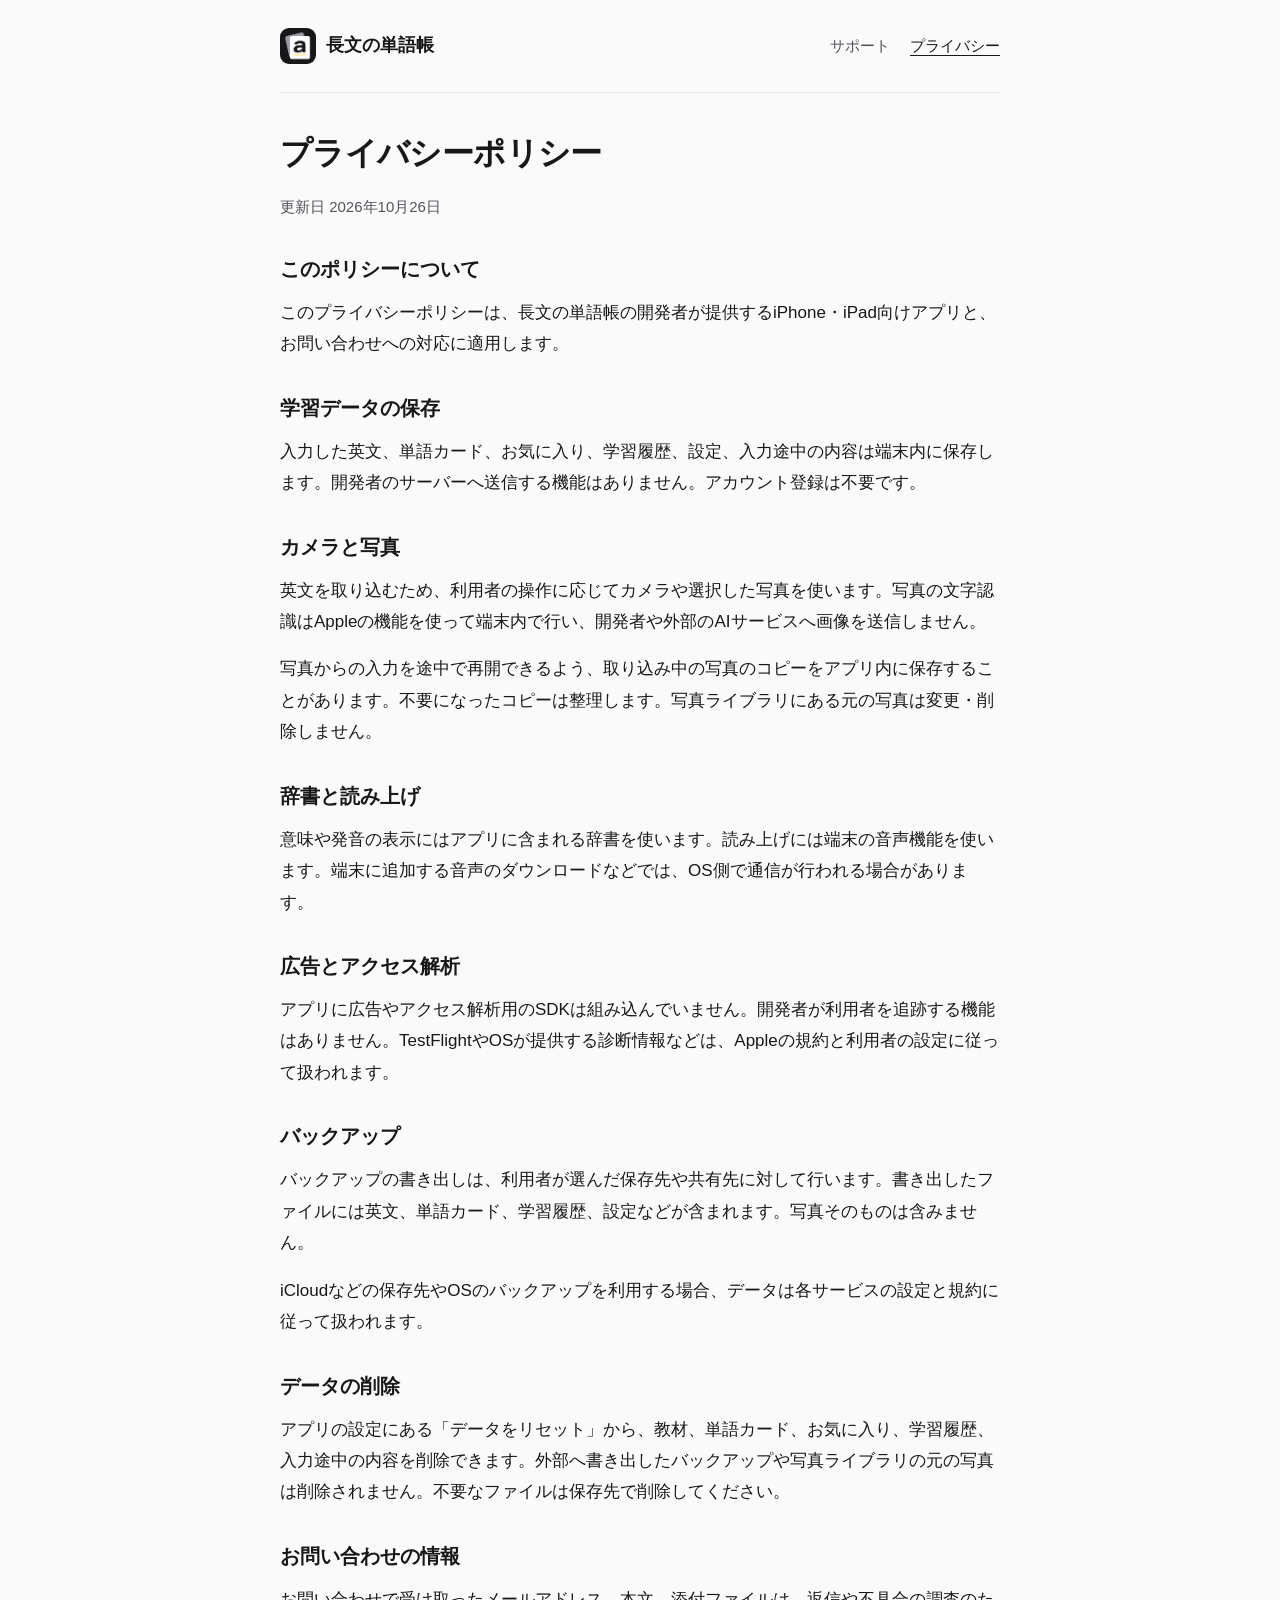
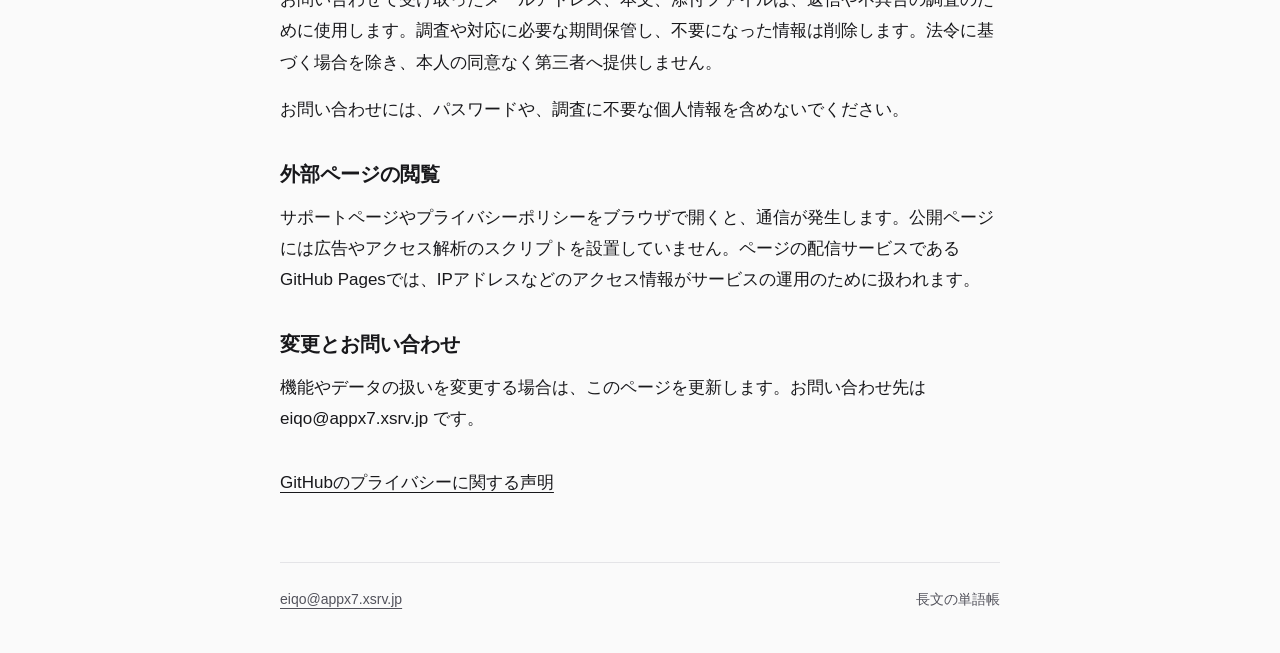
==== privacy.html @ 1104fcae "サポートページとプライバシーポリシーを公開" ====
<!doctype html>
<html lang="ja"><head><meta charset="utf-8"><meta name="viewport" content="width=device-width,initial-scale=1">
<meta name="color-scheme" content="light dark"><title>プライバシーポリシー | 長文の単語帳</title>
<meta name="description" content="長文の単語帳のプライバシーポリシー。使い方とデータの取り扱いをご案内します。">
<link rel="icon" href="icon.png"><link rel="stylesheet" href="style.css"></head>
<body><a class="skip" href="#main">本文へ</a><header><a class="brand" href="./"><img src="icon.png" width="36" height="36" alt="">長文の単語帳</a>
<nav aria-label="ページ"><a href="./">サポート</a><a href="privacy.html" aria-current="page">プライバシー</a></nav></header>
<main id="main"><h1>プライバシーポリシー</h1>
<p class="muted">更新日 2026年10月26日</p>
<section><h2>このポリシーについて</h2><p>このプライバシーポリシーは、長文の単語帳の開発者が提供するiPhone・iPad向けアプリと、お問い合わせへの対応に適用します。</p></section>
<section><h2>学習データの保存</h2><p>入力した英文、単語カード、お気に入り、学習履歴、設定、入力途中の内容は端末内に保存します。開発者のサーバーへ送信する機能はありません。アカウント登録は不要です。</p></section>
<section><h2>カメラと写真</h2><p>英文を取り込むため、利用者の操作に応じてカメラや選択した写真を使います。写真の文字認識はAppleの機能を使って端末内で行い、開発者や外部のAIサービスへ画像を送信しません。</p>
<p>写真からの入力を途中で再開できるよう、取り込み中の写真のコピーをアプリ内に保存することがあります。不要になったコピーは整理します。写真ライブラリにある元の写真は変更・削除しません。</p></section>
<section><h2>辞書と読み上げ</h2><p>意味や発音の表示にはアプリに含まれる辞書を使います。読み上げには端末の音声機能を使います。端末に追加する音声のダウンロードなどでは、OS側で通信が行われる場合があります。</p></section>
<section><h2>広告とアクセス解析</h2><p>アプリに広告やアクセス解析用のSDKは組み込んでいません。開発者が利用者を追跡する機能はありません。TestFlightやOSが提供する診断情報などは、Appleの規約と利用者の設定に従って扱われます。</p></section>
<section><h2>バックアップ</h2><p>バックアップの書き出しは、利用者が選んだ保存先や共有先に対して行います。書き出したファイルには英文、単語カード、学習履歴、設定などが含まれます。写真そのものは含みません。</p>
<p>iCloudなどの保存先やOSのバックアップを利用する場合、データは各サービスの設定と規約に従って扱われます。</p></section>
<section><h2>データの削除</h2><p>アプリの設定にある「データをリセット」から、教材、単語カード、お気に入り、学習履歴、入力途中の内容を削除できます。外部へ書き出したバックアップや写真ライブラリの元の写真は削除されません。不要なファイルは保存先で削除してください。</p></section>
<section><h2>お問い合わせの情報</h2><p>お問い合わせで受け取ったメールアドレス、本文、添付ファイルは、返信や不具合の調査のために使用します。調査や対応に必要な期間保管し、不要になった情報は削除します。法令に基づく場合を除き、本人の同意なく第三者へ提供しません。</p>
<p>お問い合わせには、パスワードや、調査に不要な個人情報を含めないでください。</p></section>
<section><h2>外部ページの閲覧</h2><p>サポートページやプライバシーポリシーをブラウザで開くと、通信が発生します。公開ページには広告やアクセス解析のスクリプトを設置していません。ページの配信サービスであるGitHub Pagesでは、IPアドレスなどのアクセス情報がサービスの運用のために扱われます。</p></section>
<section><h2>変更とお問い合わせ</h2><p>機能やデータの扱いを変更する場合は、このページを更新します。お問い合わせ先は eiqo@appx7.xsrv.jp です。</p></section>
<p><a href="https://docs.github.com/ja/site-policy/privacy-policies/github-general-privacy-statement">GitHubのプライバシーに関する声明</a></p></main>
<footer><a href="mailto:eiqo@appx7.xsrv.jp">eiqo@appx7.xsrv.jp</a><span>長文の単語帳</span></footer></body></html>
---- style.css ----
:root { color-scheme: light dark; --bg:#fafafa; --surface:#fff; --ink:#18181b; --muted:#52525b; --line:#e4e4e7; --button:#18181b; --on-button:#fff; }
@media(prefers-color-scheme:dark) { :root { --bg:#111113; --surface:#1c1c1f; --ink:#f4f4f5; --muted:#b4b4be; --line:#3f3f46; --button:#e4e4e7; --on-button:#18181b; } }
* { box-sizing:border-box; }
body { margin:0; background:var(--bg); color:var(--ink); font-family:-apple-system,BlinkMacSystemFont,"Hiragino Sans","Noto Sans JP",sans-serif; font-size:17px; line-height:1.85; overflow-wrap:anywhere; }
a { color:inherit; text-underline-offset:4px; }
a:focus-visible, summary:focus-visible { outline:3px solid var(--muted); outline-offset:4px; border-radius:3px; }
header, main, footer { width:min(100% - 40px,720px); margin-inline:auto; }
header { display:flex; flex-wrap:wrap; align-items:center; justify-content:space-between; gap:12px 24px; padding-block:24px; border-bottom:1px solid var(--line); }
.brand { display:flex; align-items:center; gap:10px; font-size:18px; font-weight:600; text-decoration:none; min-height:44px; }
.brand img { border-radius:9px; }
nav { display:flex; gap:20px; font-size:15px; }
nav a { display:flex; align-items:center; min-height:44px; text-decoration:none; color:var(--muted); }
nav a[aria-current] { color:var(--ink); text-decoration:underline; }
main { padding-block:36px 48px; }
h1 { margin:0 0 28px; font-size:clamp(25px,5.4vw,32px); line-height:1.5; letter-spacing:-.02em; }
h2 { font-size:20px; line-height:1.6; margin:0 0 12px; }
p { margin:0 0 16px; }
section { margin-bottom:32px; }
.contact { padding:24px; border:1px solid var(--line); border-radius:12px; background:var(--surface); }
.email { display:block; width:fit-content; font-size:21px; margin-bottom:20px; }
.button { display:inline-flex; align-items:center; justify-content:center; min-height:48px; padding:10px 18px; background:var(--button); color:var(--on-button); border-radius:8px; text-decoration:none; margin-bottom:20px; }
.contact p:last-child { margin:0; font-size:16px; color:var(--muted); }
details { border-bottom:1px solid var(--line); }
summary { padding:18px 0; font-weight:600; cursor:pointer; min-height:56px; }
details div { padding:0 0 8px; }
.muted { color:var(--muted); font-size:15px; margin-top:-12px; margin-bottom:32px; }
.policy-link { margin-top:32px; }
footer { display:flex; flex-wrap:wrap; justify-content:space-between; gap:12px; border-top:1px solid var(--line); padding-block:24px 40px; font-size:14px; color:var(--muted); }
.skip { position:absolute; left:16px; top:-100px; background:var(--surface); padding:10px; }
.skip:focus { top:10px; }
@media(max-width:360px) { .contact { padding:18px; } }
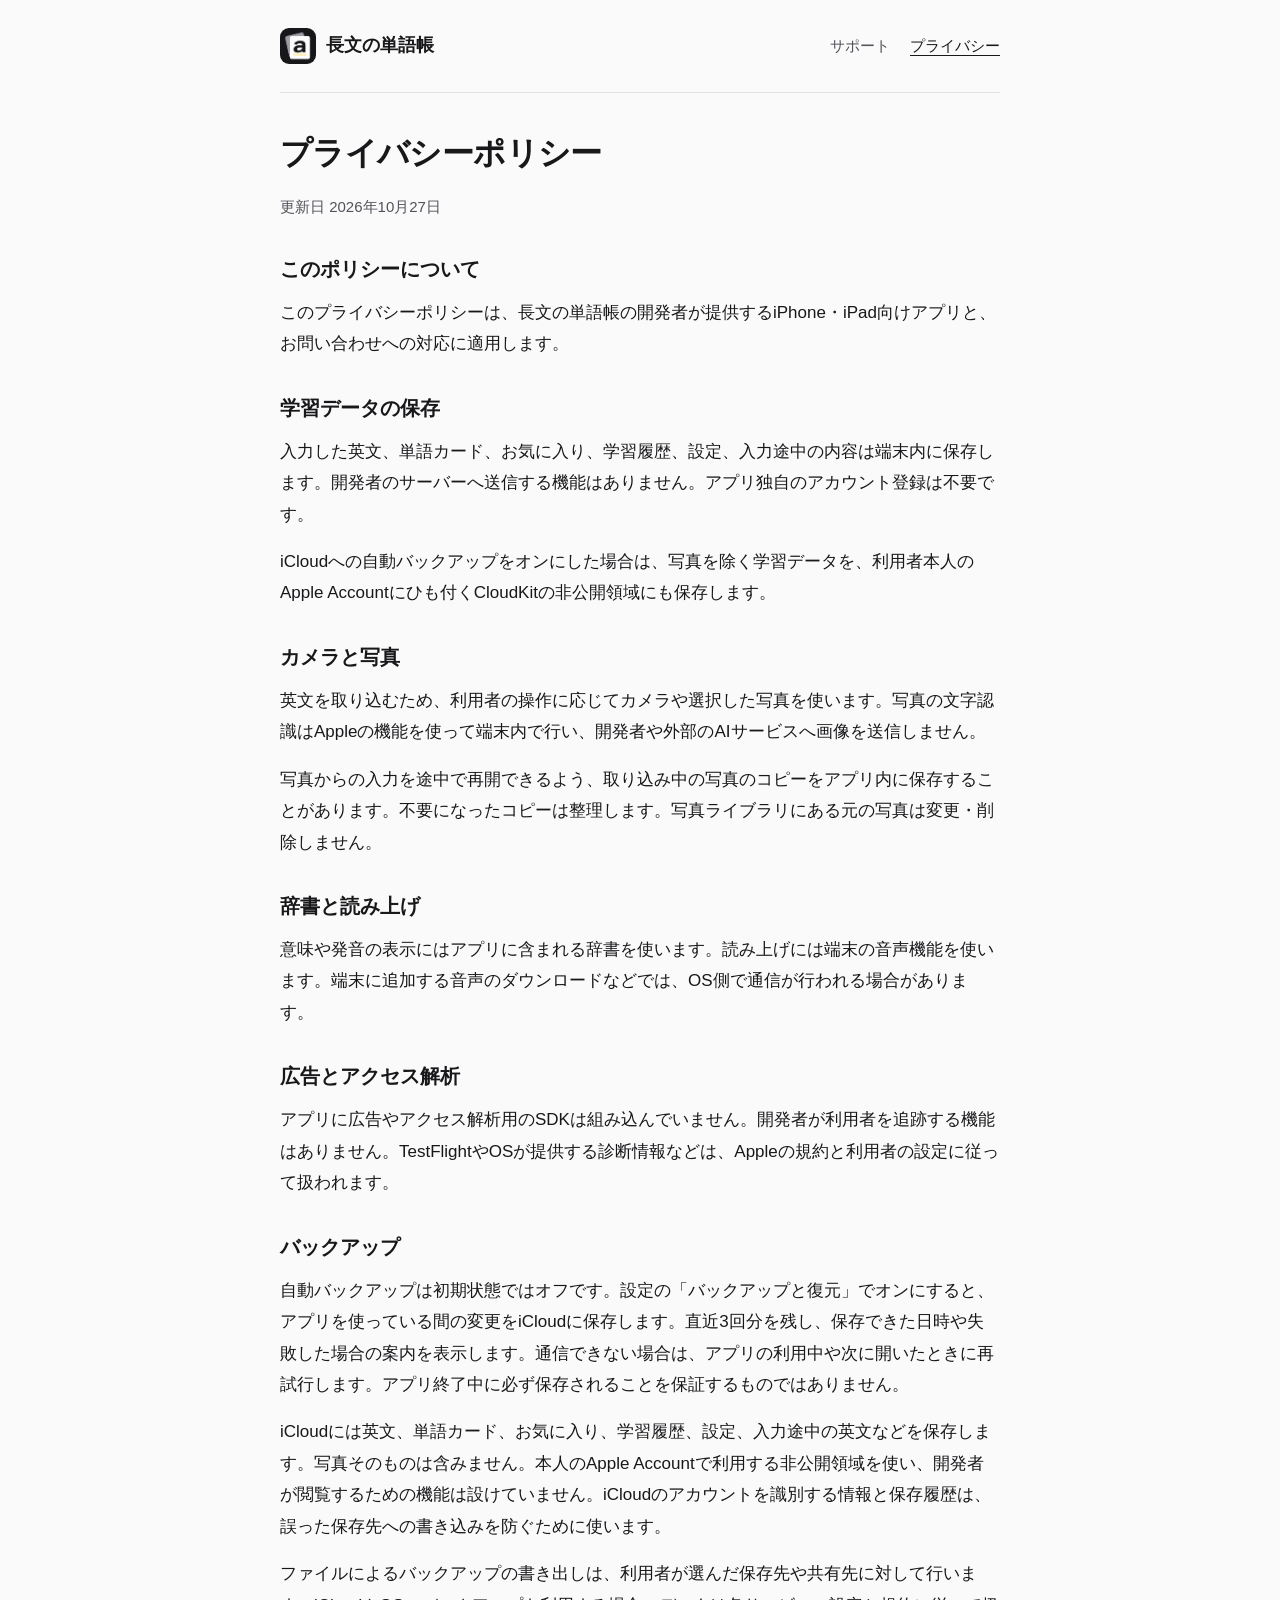
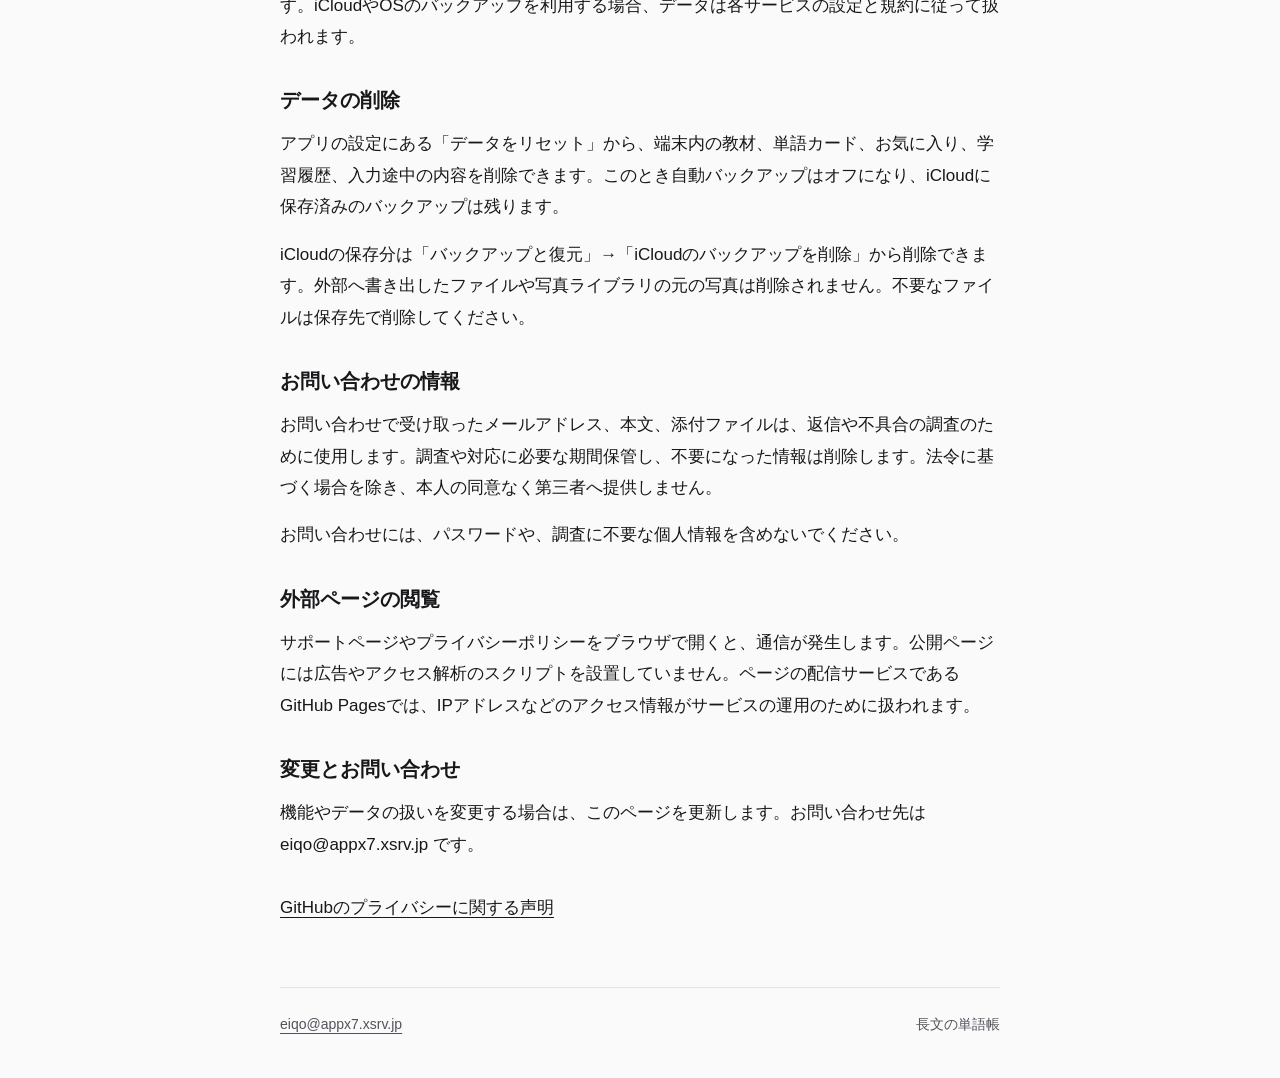
==== commit 0d612178: "iCloudバックアップと復元の案内を追加" ====
--- a/privacy.html
+++ b/privacy.html
@@ -6,16 +6,19 @@
 <body><a class="skip" href="#main">本文へ</a><header><a class="brand" href="./"><img src="icon.png" width="36" height="36" alt="">長文の単語帳</a>
 <nav aria-label="ページ"><a href="./">サポート</a><a href="privacy.html" aria-current="page">プライバシー</a></nav></header>
 <main id="main"><h1>プライバシーポリシー</h1>
-<p class="muted">更新日 2026年10月26日</p>
+<p class="muted">更新日 2026年10月27日</p>
 <section><h2>このポリシーについて</h2><p>このプライバシーポリシーは、長文の単語帳の開発者が提供するiPhone・iPad向けアプリと、お問い合わせへの対応に適用します。</p></section>
-<section><h2>学習データの保存</h2><p>入力した英文、単語カード、お気に入り、学習履歴、設定、入力途中の内容は端末内に保存します。開発者のサーバーへ送信する機能はありません。アカウント登録は不要です。</p></section>
+<section><h2>学習データの保存</h2><p>入力した英文、単語カード、お気に入り、学習履歴、設定、入力途中の内容は端末内に保存します。開発者のサーバーへ送信する機能はありません。アプリ独自のアカウント登録は不要です。</p>
+<p>iCloudへの自動バックアップをオンにした場合は、写真を除く学習データを、利用者本人のApple Accountにひも付くCloudKitの非公開領域にも保存します。</p></section>
 <section><h2>カメラと写真</h2><p>英文を取り込むため、利用者の操作に応じてカメラや選択した写真を使います。写真の文字認識はAppleの機能を使って端末内で行い、開発者や外部のAIサービスへ画像を送信しません。</p>
 <p>写真からの入力を途中で再開できるよう、取り込み中の写真のコピーをアプリ内に保存することがあります。不要になったコピーは整理します。写真ライブラリにある元の写真は変更・削除しません。</p></section>
 <section><h2>辞書と読み上げ</h2><p>意味や発音の表示にはアプリに含まれる辞書を使います。読み上げには端末の音声機能を使います。端末に追加する音声のダウンロードなどでは、OS側で通信が行われる場合があります。</p></section>
 <section><h2>広告とアクセス解析</h2><p>アプリに広告やアクセス解析用のSDKは組み込んでいません。開発者が利用者を追跡する機能はありません。TestFlightやOSが提供する診断情報などは、Appleの規約と利用者の設定に従って扱われます。</p></section>
-<section><h2>バックアップ</h2><p>バックアップの書き出しは、利用者が選んだ保存先や共有先に対して行います。書き出したファイルには英文、単語カード、学習履歴、設定などが含まれます。写真そのものは含みません。</p>
-<p>iCloudなどの保存先やOSのバックアップを利用する場合、データは各サービスの設定と規約に従って扱われます。</p></section>
-<section><h2>データの削除</h2><p>アプリの設定にある「データをリセット」から、教材、単語カード、お気に入り、学習履歴、入力途中の内容を削除できます。外部へ書き出したバックアップや写真ライブラリの元の写真は削除されません。不要なファイルは保存先で削除してください。</p></section>
+<section><h2>バックアップ</h2><p>自動バックアップは初期状態ではオフです。設定の「バックアップと復元」でオンにすると、アプリを使っている間の変更をiCloudに保存します。直近3回分を残し、保存できた日時や失敗した場合の案内を表示します。通信できない場合は、アプリの利用中や次に開いたときに再試行します。アプリ終了中に必ず保存されることを保証するものではありません。</p>
+<p>iCloudには英文、単語カード、お気に入り、学習履歴、設定、入力途中の英文などを保存します。写真そのものは含みません。本人のApple Accountで利用する非公開領域を使い、開発者が閲覧するための機能は設けていません。iCloudのアカウントを識別する情報と保存履歴は、誤った保存先への書き込みを防ぐために使います。</p>
+<p>ファイルによるバックアップの書き出しは、利用者が選んだ保存先や共有先に対して行います。iCloudやOSのバックアップを利用する場合、データは各サービスの設定と規約に従って扱われます。</p></section>
+<section><h2>データの削除</h2><p>アプリの設定にある「データをリセット」から、端末内の教材、単語カード、お気に入り、学習履歴、入力途中の内容を削除できます。このとき自動バックアップはオフになり、iCloudに保存済みのバックアップは残ります。</p>
+<p>iCloudの保存分は「バックアップと復元」→「iCloudのバックアップを削除」から削除できます。外部へ書き出したファイルや写真ライブラリの元の写真は削除されません。不要なファイルは保存先で削除してください。</p></section>
 <section><h2>お問い合わせの情報</h2><p>お問い合わせで受け取ったメールアドレス、本文、添付ファイルは、返信や不具合の調査のために使用します。調査や対応に必要な期間保管し、不要になった情報は削除します。法令に基づく場合を除き、本人の同意なく第三者へ提供しません。</p>
 <p>お問い合わせには、パスワードや、調査に不要な個人情報を含めないでください。</p></section>
 <section><h2>外部ページの閲覧</h2><p>サポートページやプライバシーポリシーをブラウザで開くと、通信が発生します。公開ページには広告やアクセス解析のスクリプトを設置していません。ページの配信サービスであるGitHub Pagesでは、IPアドレスなどのアクセス情報がサービスの運用のために扱われます。</p></section>
